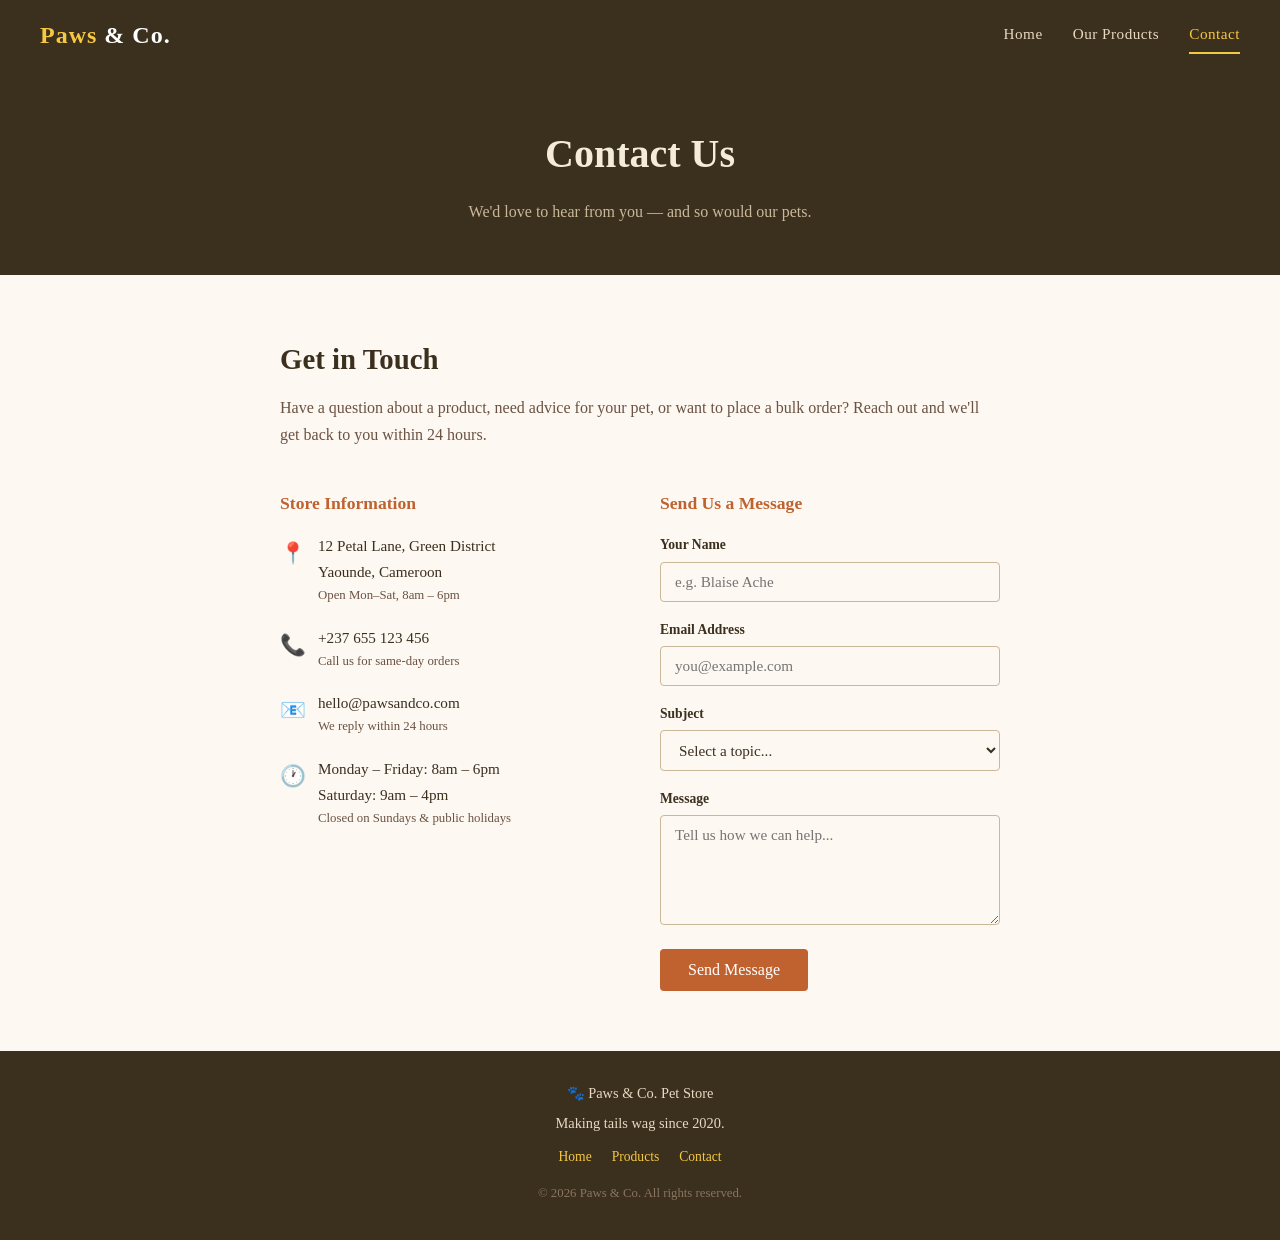
==== contact.html @ c7a6e173 "pet-store project" ====
<!DOCTYPE html>
<html lang="en">
<head>
    <meta charset="UTF-8">
    <meta name="viewport" content="width=device-width, initial-scale=1.0">
    <title>Contact Us - Paws & Co.</title>
    <link rel="stylesheet" href="styles.css">
</head>
<body>

    <!-- NAVIGATION -->
    <header>
        <div class="logo">Paws <span>&amp; Co.</span></div>
        <nav>
            <a href="index.html">Home</a>
            <a href="menu.html">Our Products</a>
            <a href="contact.html" class="active">Contact</a>
        </nav>
    </header>

    <!-- PAGE BANNER -->
    <section class="page-banner">
        <h1>Contact Us</h1>
        <p>We'd love to hear from you — and so would our pets.</p>
    </section>

    <!-- CONTACT SECTION -->
    <section class="contact-section">
        <h2>Get in Touch</h2>
        <p class="intro">Have a question about a product, need advice for your pet, or want to place a bulk order? Reach out and we'll get back to you within 24 hours.</p>

        <div class="contact-grid">

            <!-- CONTACT INFO -->
            <div class="contact-info">
                <h3>Store Information</h3>

                <div class="contact-item">
                    <div class="ci-icon">📍</div>
                    <p>12 Petal Lane, Green District<br>Yaounde, Cameroon
                        <span>Open Mon–Sat, 8am – 6pm</span>
                    </p>
                </div>

                <div class="contact-item">
                    <div class="ci-icon">📞</div>
                    <p>+237 655 123 456
                        <span>Call us for same-day orders</span>
                    </p>
                </div>

                <div class="contact-item">
                    <div class="ci-icon">📧</div>
                    <p>hello@pawsandco.com
                        <span>We reply within 24 hours</span>
                    </p>
                </div>

                <div class="contact-item">
                    <div class="ci-icon">🕐</div>
                    <p>Monday – Friday: 8am – 6pm<br>Saturday: 9am – 4pm
                        <span>Closed on Sundays &amp; public holidays</span>
                    </p>
                </div>
            </div>

            <!-- CONTACT FORM -->
            <div class="contact-form">
                <h3>Send Us a Message</h3>

                <div class="form-group">
                    <label for="name">Your Name</label>
                    <input type="text" id="name" name="name" placeholder="e.g. Blaise Ache">
                </div>

                <div class="form-group">
                    <label for="email">Email Address</label>
                    <input type="email" id="email" name="email" placeholder="you@example.com">
                </div>

                <div class="form-group">
                    <label for="subject">Subject</label>
                    <select id="subject" name="subject">
                        <option value="">Select a topic...</option>
                        <option value="product">Product enquiry</option>
                        <option value="order">Order &amp; delivery</option>
                        <option value="advice">Pet care advice</option>
                        <option value="other">Other</option>
                    </select>
                </div>

                <div class="form-group">
                    <label for="message">Message</label>
                    <textarea id="message" name="message" placeholder="Tell us how we can help..."></textarea>
                </div>

                <button type="button" class="btn-submit">Send Message</button>
            </div>

        </div>
    </section>

    <!-- FOOTER -->
    <footer>
        <p>🐾 Paws & Co. Pet Store</p>
        <p>Making tails wag since 2020.</p>
        <div class="footer-links">
            <a href="index.html">Home</a>
            <a href="menu.html">Products</a>
            <a href="contact.html">Contact</a>
        </div>
        <p style="margin-top:15px; font-size:0.8rem; color:#8a7560;">&copy; 2026 Paws & Co. All rights reserved.</p>
    </footer>

</body>
</html>
---- styles.css ----
/* =====================
   RESET & BASE
===================== */
* {
    margin: 0;
    padding: 0;
    box-sizing: border-box;
}

body {
    font-family: 'Georgia', serif;
    background-color: #fdf8f2;
    color: #3b2f1e;
    line-height: 1.7;
}

a {
    text-decoration: none;
    color: inherit;
}

img {
    max-width: 100%;
    display: block;
}

/* =====================
   NAVIGATION (same on all pages)
===================== */
header {
    background-color: #3b2f1e;
    padding: 0 40px;
    display: flex;
    align-items: center;
    justify-content: space-between;
    height: 70px;
    position: sticky;
    top: 0;
    z-index: 100;
}

.logo {
    font-size: 1.5rem;
    font-weight: bold;
    color: #f5c842;
    letter-spacing: 1px;
    font-family: 'Georgia', serif;
}

.logo span {
    color: #fff;
}

nav {
    display: flex;
    gap: 30px;
}

nav a {
    color: #e8d9c0;
    font-size: 0.95rem;
    letter-spacing: 0.5px;
    padding: 5px 0;
    border-bottom: 2px solid transparent;
    transition: color 0.2s, border-color 0.2s;
}

nav a:hover,
nav a.active {
    color: #f5c842;
    border-bottom-color: #f5c842;
}

/* =====================
   FOOTER (same on all pages)
===================== */
footer {
    background-color: #3b2f1e;
    color: #e8d9c0;
    text-align: center;
    padding: 30px 20px;
    font-size: 0.9rem;
}

footer p {
    margin-bottom: 5px;
}

footer .footer-links {
    display: flex;
    justify-content: center;
    gap: 20px;
    margin-top: 10px;
}

footer .footer-links a {
    color: #f5c842;
    font-size: 0.85rem;
}

footer .footer-links a:hover {
    text-decoration: underline;
}

/* =====================
   HERO - HOMEPAGE
===================== */
.hero {
    background-color: #f5ecd7;
    padding: 80px 40px;
    display: flex;
    align-items: center;
    justify-content: space-between;
    gap: 40px;
    flex-wrap: wrap;
}

.hero-text h1 {
    font-size: 3rem;
    color: #3b2f1e;
    line-height: 1.2;
    margin-bottom: 20px;
}

.hero-text h1 em {
    color: #c0622f;
    font-style: normal;
}

.hero-text p {
    font-size: 1.1rem;
    color: #6b5242;
    max-width: 480px;
    margin-bottom: 30px;
}

.btn {
    display: inline-block;
    background-color: #c0622f;
    color: #fff;
    padding: 14px 32px;
    border-radius: 4px;
    font-size: 1rem;
    font-family: 'Georgia', serif;
    transition: background-color 0.2s;
}

.btn:hover {
    background-color: #a04e24;
}

.hero-image {
    width: 340px;
    height: 340px;
    border-radius: 50%;
    overflow: hidden;
    flex-shrink: 0;
    border: 5px solid #f5c842;
}

.hero-image img {
    width: 100%;
    height: 100%;
    object-fit: cover;
}

/* =====================
   FEATURES SECTION - HOMEPAGE
===================== */
.features {
    padding: 60px 40px;
    text-align: center;
}

.features h2 {
    font-size: 2rem;
    margin-bottom: 10px;
    color: #3b2f1e;
}

.features .subtitle {
    color: #6b5242;
    margin-bottom: 40px;
    font-size: 1rem;
}

.features-grid {
    display: flex;
    gap: 30px;
    justify-content: center;
    flex-wrap: wrap;
}

.feature-card {
    background-color: #fff;
    border: 1px solid #e8d9c0;
    border-radius: 8px;
    padding: 30px 25px;
    width: 220px;
    transition: box-shadow 0.2s;
}

.feature-card:hover {
    box-shadow: 0 4px 16px rgba(59,47,30,0.1);
}

.feature-card .icon {
    font-size: 2.5rem;
    margin-bottom: 15px;
}

.feature-card h3 {
    font-size: 1.1rem;
    margin-bottom: 8px;
    color: #3b2f1e;
}

.feature-card p {
    font-size: 0.9rem;
    color: #6b5242;
}

/* =====================
   MENU PAGE
===================== */
.page-banner {
    background-color: #3b2f1e;
    color: #f5ecd7;
    text-align: center;
    padding: 50px 20px;
}

.page-banner h1 {
    font-size: 2.5rem;
    margin-bottom: 10px;
}

.page-banner p {
    font-size: 1rem;
    color: #c9b89a;
}

.menu-section {
    padding: 50px 40px;
    max-width: 1000px;
    margin: 0 auto;
}

.menu-section h2 {
    font-size: 1.6rem;
    color: #c0622f;
    border-bottom: 2px solid #f5c842;
    padding-bottom: 8px;
    margin-bottom: 25px;
}

.menu-grid {
    display: flex;
    flex-wrap: wrap;
    gap: 20px;
    margin-bottom: 50px;
}

.menu-card {
    background-color: #fff;
    border: 1px solid #e8d9c0;
    border-radius: 8px;
    padding: 20px;
    width: calc(50% - 10px);
    display: flex;
    align-items: flex-start;
    gap: 15px;
}

.menu-card .item-icon {
    font-size: 2rem;
    flex-shrink: 0;
}

.card-img {
    width: 70px;
    height: 70px;
    object-fit: cover;
    border-radius: 6px;
    flex-shrink: 0;
}

.menu-card h3 {
    font-size: 1rem;
    margin-bottom: 4px;
    color: #3b2f1e;
}

.menu-card p {
    font-size: 0.85rem;
    color: #6b5242;
    margin-bottom: 6px;
}

.menu-card .price {
    font-size: 1rem;
    font-weight: bold;
    color: #c0622f;
}

/* =====================
   CONTACT PAGE
===================== */
.contact-section {
    padding: 60px 40px;
    max-width: 800px;
    margin: 0 auto;
}

.contact-section h2 {
    font-size: 1.8rem;
    color: #3b2f1e;
    margin-bottom: 10px;
}

.contact-section .intro {
    color: #6b5242;
    margin-bottom: 40px;
}

.contact-grid {
    display: flex;
    gap: 40px;
    flex-wrap: wrap;
}

.contact-info {
    flex: 1;
    min-width: 220px;
}

.contact-info h3 {
    font-size: 1.1rem;
    color: #c0622f;
    margin-bottom: 15px;
}

.contact-item {
    display: flex;
    align-items: flex-start;
    gap: 12px;
    margin-bottom: 18px;
}

.contact-item .ci-icon {
    font-size: 1.3rem;
    flex-shrink: 0;
    margin-top: 2px;
}

.contact-item p {
    font-size: 0.95rem;
    color: #3b2f1e;
}

.contact-item span {
    display: block;
    font-size: 0.8rem;
    color: #6b5242;
}

.contact-form {
    flex: 1;
    min-width: 260px;
}

.contact-form h3 {
    font-size: 1.1rem;
    color: #c0622f;
    margin-bottom: 15px;
}

.form-group {
    margin-bottom: 16px;
}

.form-group label {
    display: block;
    font-size: 0.85rem;
    color: #3b2f1e;
    margin-bottom: 5px;
    font-weight: bold;
}

.form-group input,
.form-group textarea,
.form-group select {
    width: 100%;
    padding: 10px 14px;
    border: 1px solid #c9b89a;
    border-radius: 4px;
    font-size: 0.95rem;
    font-family: 'Georgia', serif;
    background-color: #fdf8f2;
    color: #3b2f1e;
    outline: none;
    transition: border-color 0.2s;
}

.form-group input:focus,
.form-group textarea:focus,
.form-group select:focus {
    border-color: #c0622f;
}

.form-group textarea {
    height: 110px;
    resize: vertical;
}

.btn-submit {
    background-color: #c0622f;
    color: #fff;
    border: none;
    padding: 12px 28px;
    border-radius: 4px;
    font-size: 1rem;
    font-family: 'Georgia', serif;
    cursor: pointer;
    transition: background-color 0.2s;
}

.btn-submit:hover {
    background-color: #a04e24;
}

/* =====================
   RESPONSIVE
===================== */
@media (max-width: 700px) {
    header {
        flex-direction: column;
        height: auto;
        padding: 15px 20px;
        gap: 10px;
    }

    .hero {
        flex-direction: column;
        padding: 40px 20px;
        text-align: center;
    }

    .hero-text h1 {
        font-size: 2rem;
    }

    .hero-image {
        width: 200px;
        height: 200px;
        font-size: 5rem;
    }

    .features {
        padding: 40px 20px;
    }

    .menu-card {
        width: 100%;
    }

    .contact-grid {
        flex-direction: column;
    }

    .menu-section {
        padding: 30px 20px;
    }

    .contact-section {
        padding: 30px 20px;
    }
}
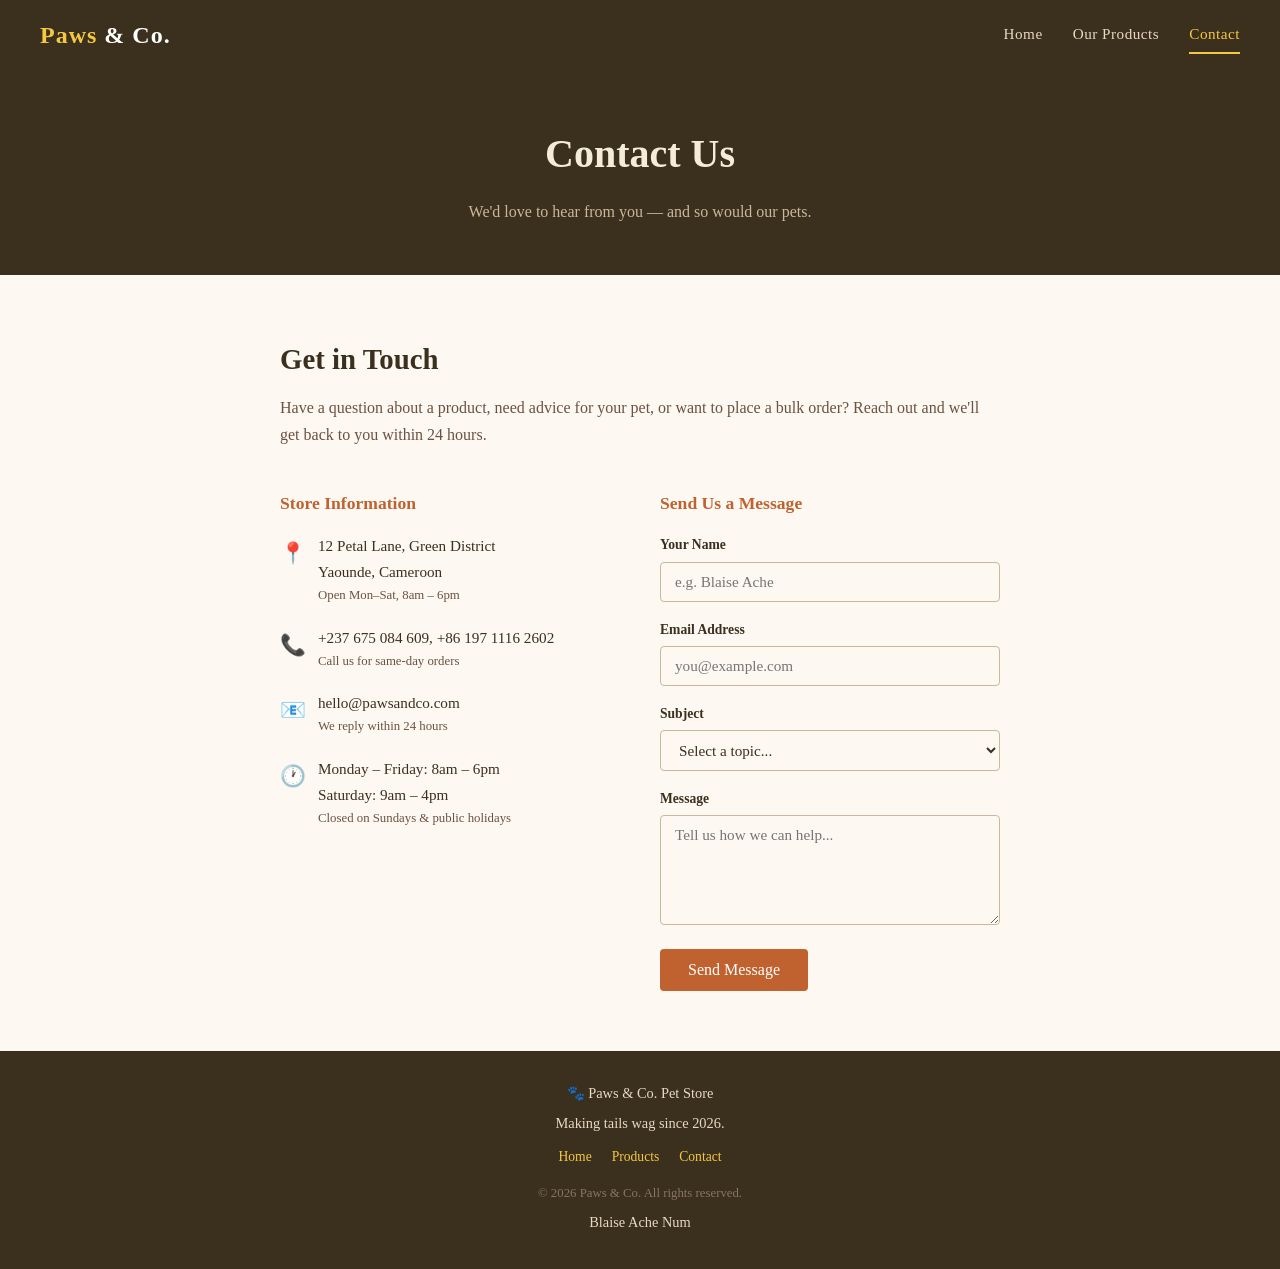
==== commit 82d11bee: "Update contact.html" ====
--- a/contact.html
+++ b/contact.html
@@ -44,7 +44,7 @@
 
                 <div class="contact-item">
                     <div class="ci-icon">📞</div>
-                    <p>+237 655 123 456
+                    <p>+237 675 084 609, +86 197 1116 2602
                         <span>Call us for same-day orders</span>
                     </p>
                 </div>
@@ -103,13 +103,14 @@
     <!-- FOOTER -->
     <footer>
         <p>🐾 Paws & Co. Pet Store</p>
-        <p>Making tails wag since 2020.</p>
+        <p>Making tails wag since 2026.</p>
         <div class="footer-links">
             <a href="index.html">Home</a>
             <a href="menu.html">Products</a>
             <a href="contact.html">Contact</a>
         </div>
         <p style="margin-top:15px; font-size:0.8rem; color:#8a7560;">&copy; 2026 Paws & Co. All rights reserved.</p>
+        <p>Blaise Ache Num</p>
     </footer>
 
 </body>
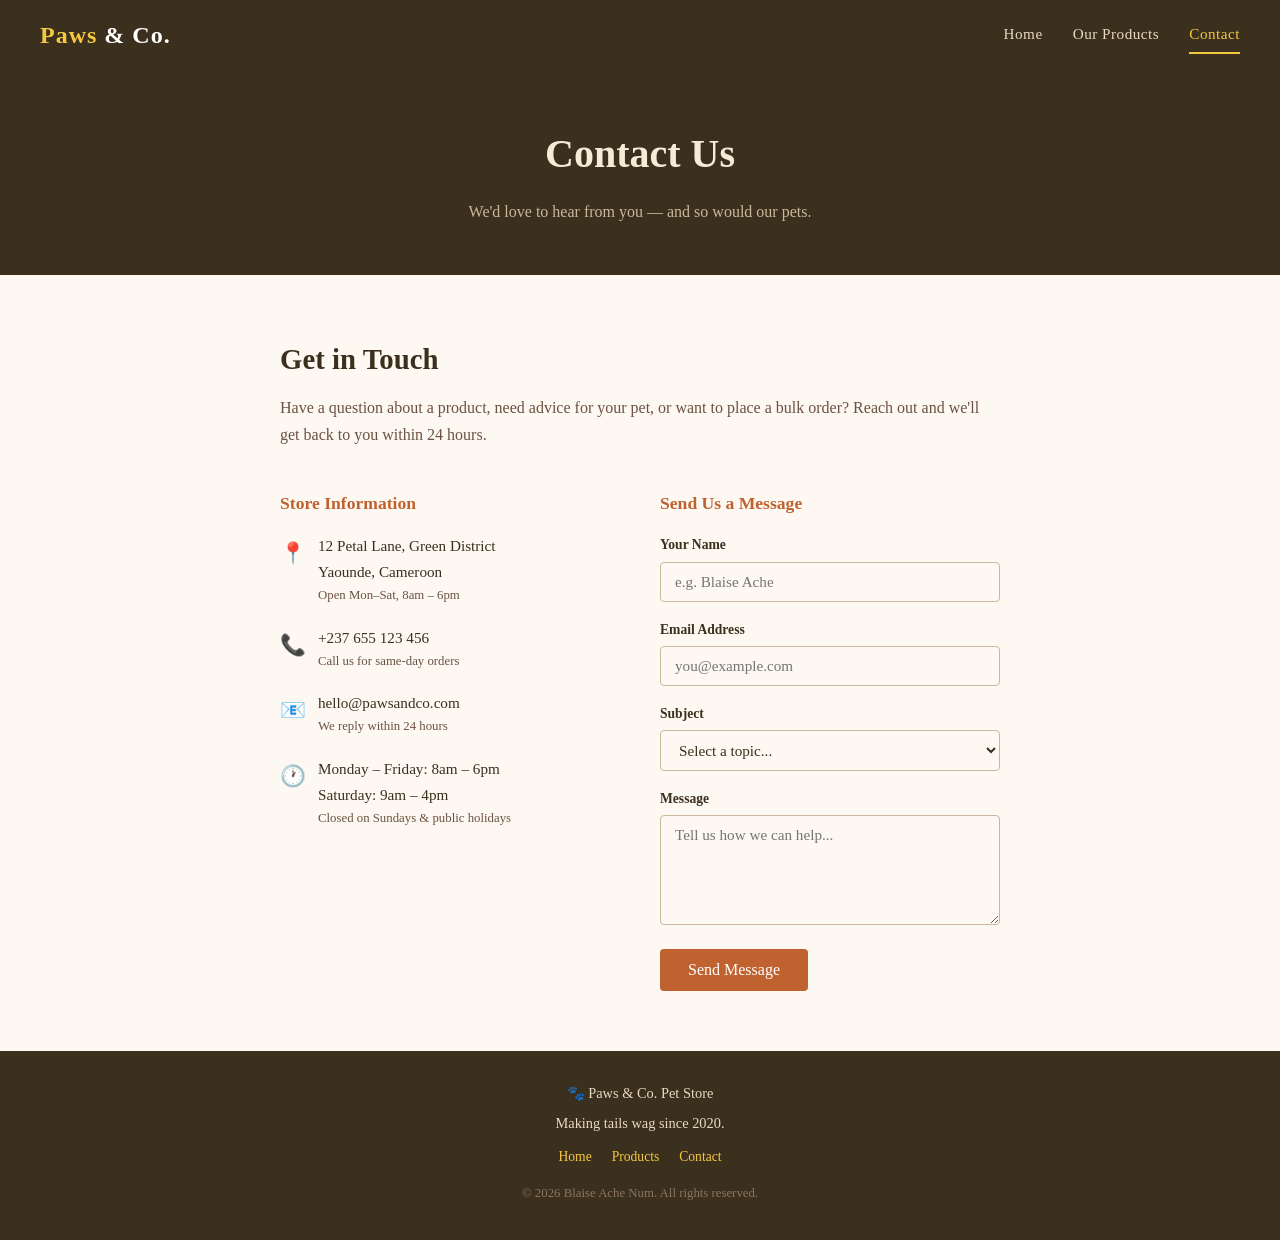
==== commit 3782ce30: "Add files via upload" ====
--- a/contact.html
+++ b/contact.html
@@ -44,7 +44,7 @@
 
                 <div class="contact-item">
                     <div class="ci-icon">📞</div>
-                    <p>+237 675 084 609, +86 197 1116 2602
+                    <p>+237 655 123 456
                         <span>Call us for same-day orders</span>
                     </p>
                 </div>
@@ -103,14 +103,13 @@
     <!-- FOOTER -->
     <footer>
         <p>🐾 Paws & Co. Pet Store</p>
-        <p>Making tails wag since 2026.</p>
+        <p>Making tails wag since 2020.</p>
         <div class="footer-links">
             <a href="index.html">Home</a>
             <a href="menu.html">Products</a>
             <a href="contact.html">Contact</a>
         </div>
-        <p style="margin-top:15px; font-size:0.8rem; color:#8a7560;">&copy; 2026 Paws & Co. All rights reserved.</p>
-        <p>Blaise Ache Num</p>
+        <p class="footer-copy">&copy; 2026 Blaise Ache Num. All rights reserved.</p>
     </footer>
 
 </body>
--- a/styles.css
+++ b/styles.css
@@ -98,8 +98,10 @@
     font-size: 0.85rem;
 }
 
-footer .footer-links a:hover {
-    text-decoration: underline;
+footer .footer-copy {
+    margin-top: 15px;
+    font-size: 0.8rem;
+    color: #8a7560;
 }
 
 /* =====================
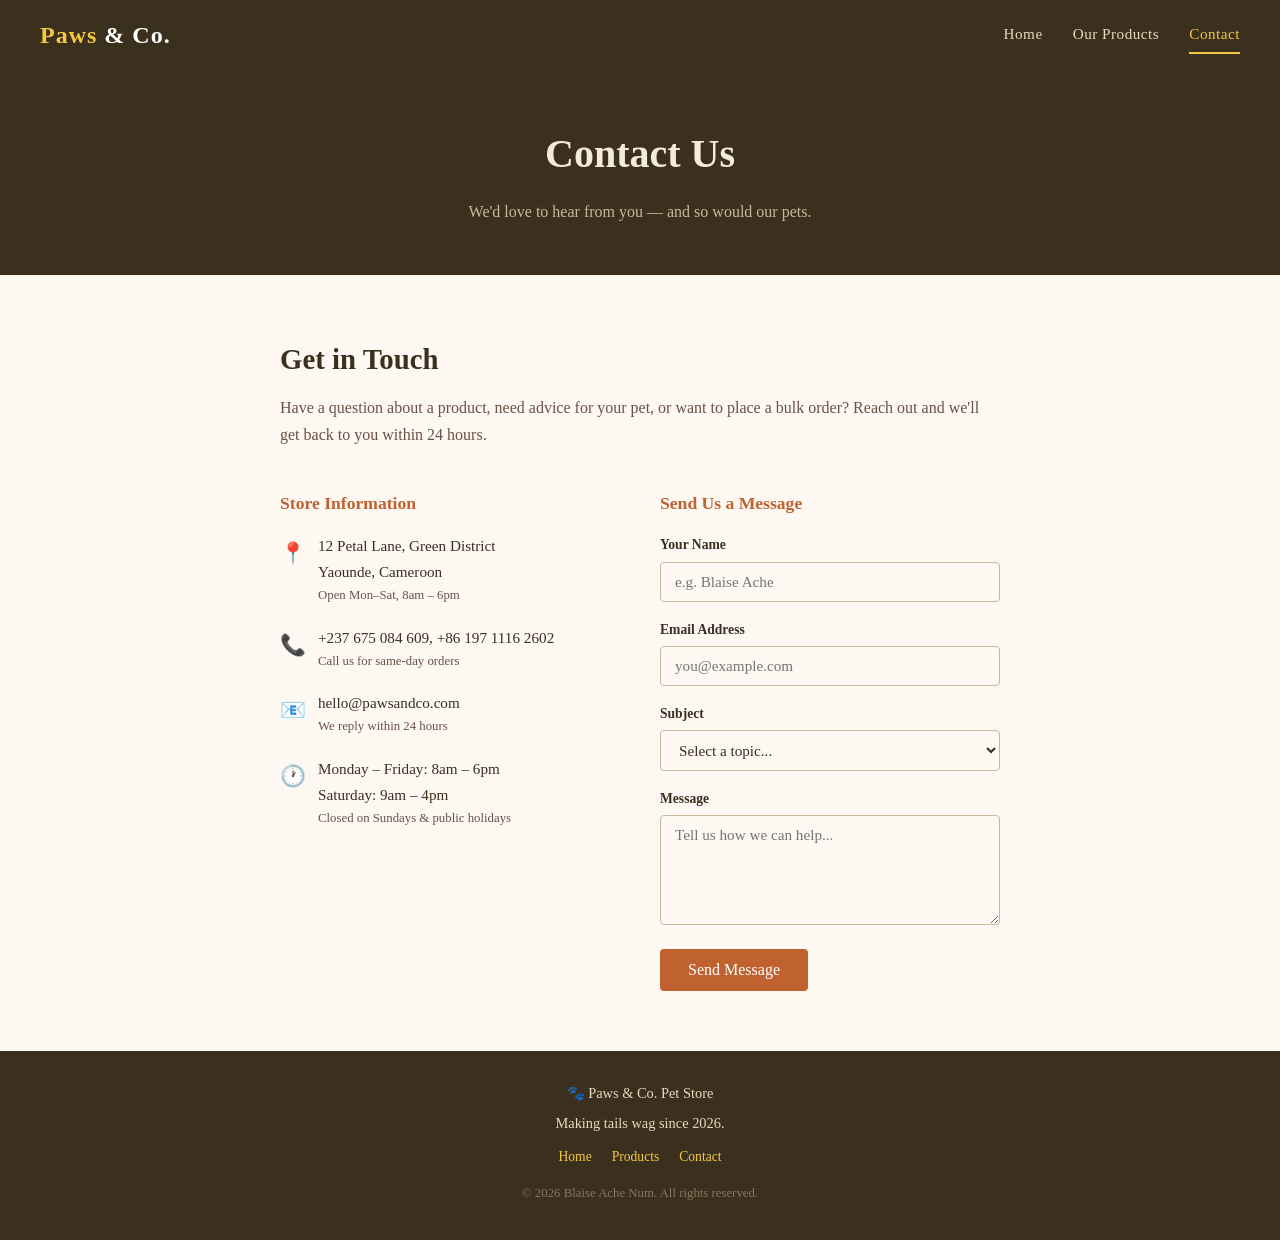
==== commit 9173ec07: "Update contact.html" ====
--- a/contact.html
+++ b/contact.html
@@ -44,7 +44,7 @@
 
                 <div class="contact-item">
                     <div class="ci-icon">📞</div>
-                    <p>+237 655 123 456
+                    <p>+237 675 084 609, +86 197 1116 2602
                         <span>Call us for same-day orders</span>
                     </p>
                 </div>
@@ -103,7 +103,7 @@
     <!-- FOOTER -->
     <footer>
         <p>🐾 Paws & Co. Pet Store</p>
-        <p>Making tails wag since 2020.</p>
+        <p>Making tails wag since 2026.</p>
         <div class="footer-links">
             <a href="index.html">Home</a>
             <a href="menu.html">Products</a>
